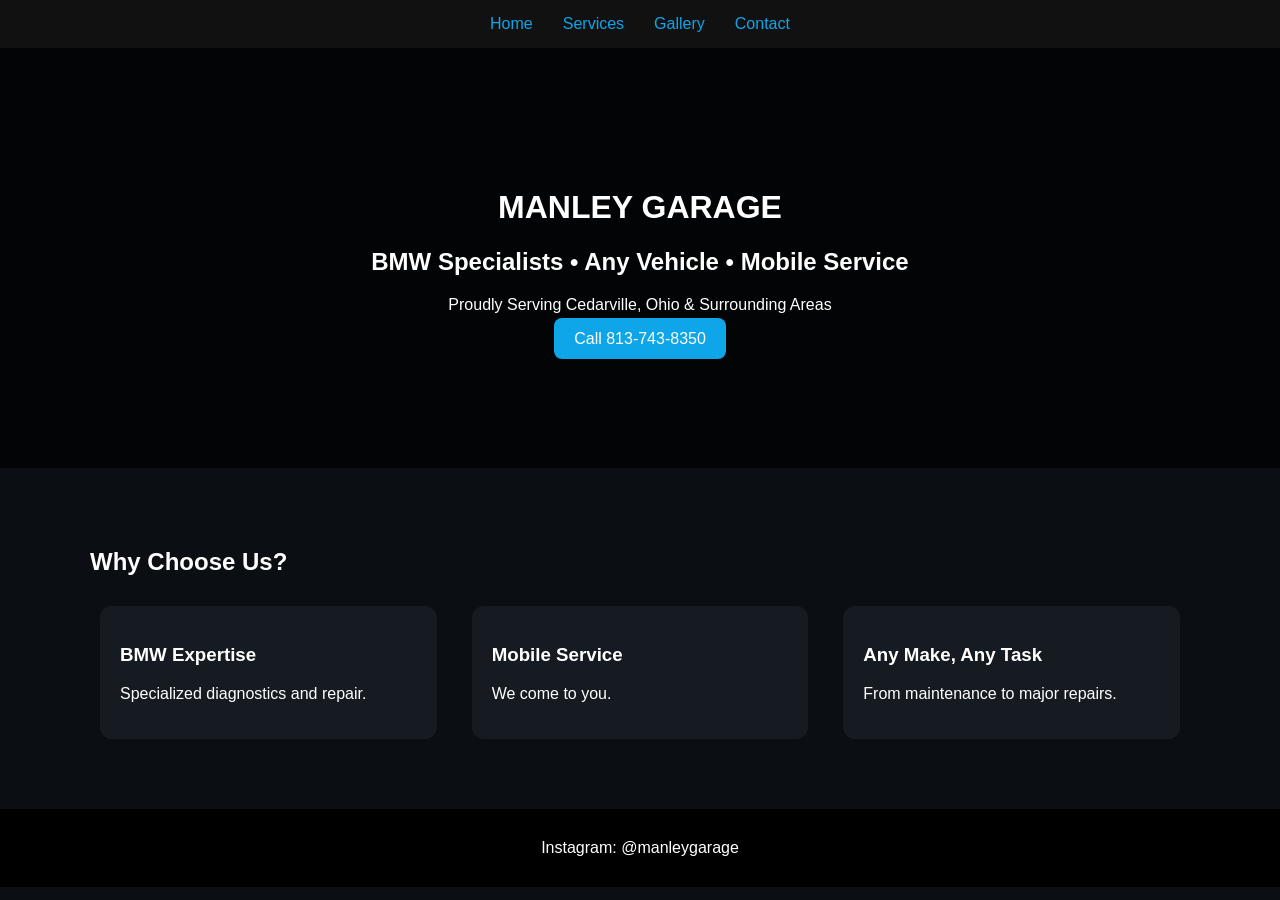
==== index.html @ 34e0f235 "Add files via upload" ====
<!DOCTYPE html><html><head><title>Manley Garage</title><link rel='stylesheet' href='style.css'></head>
<body>
<nav><a href='index.html'>Home</a><a href='services.html'>Services</a><a href='gallery.html'>Gallery</a><a href='contact.html'>Contact</a></nav>
<header><h1>MANLEY GARAGE</h1><h2>BMW Specialists • Any Vehicle • Mobile Service</h2>
<p>Proudly Serving Cedarville, Ohio & Surrounding Areas</p>
<a class='btn' href='tel:8137438350'>Call 813-743-8350</a></header>
<section><h2>Why Choose Us?</h2>
<div class='grid'>
<div class='card'><h3>BMW Expertise</h3><p>Specialized diagnostics and repair.</p></div>
<div class='card'><h3>Mobile Service</h3><p>We come to you.</p></div>
<div class='card'><h3>Any Make, Any Task</h3><p>From maintenance to major repairs.</p></div>
</div></section>
<footer>Instagram: @manleygarage</footer></body></html>
---- style.css ----
body{margin:0;font-family:Inter,Arial,sans-serif;background:#0b0f14;color:#fff}
header{background:linear-gradient(rgba(0,0,0,.75),rgba(0,0,0,.75)),url('https://images.unsplash.com/photo-1487754180451-c456f719a1fc?auto=format&fit=crop&w=1600&q=80');background-size:cover;padding:120px 30px;text-align:center}
nav{background:#111;padding:15px;text-align:center}
nav a{color:#0ea5e9;text-decoration:none;margin:0 15px}
section{padding:60px 20px;max-width:1100px;margin:auto}
.card{background:#161b22;padding:20px;border-radius:12px;margin:10px}
.grid{display:grid;grid-template-columns:repeat(auto-fit,minmax(250px,1fr));gap:15px}
.btn{background:#0ea5e9;color:#fff;padding:12px 20px;border-radius:8px;text-decoration:none}
footer{text-align:center;padding:30px;background:#000}
input,textarea{width:100%;padding:10px;margin:8px 0}
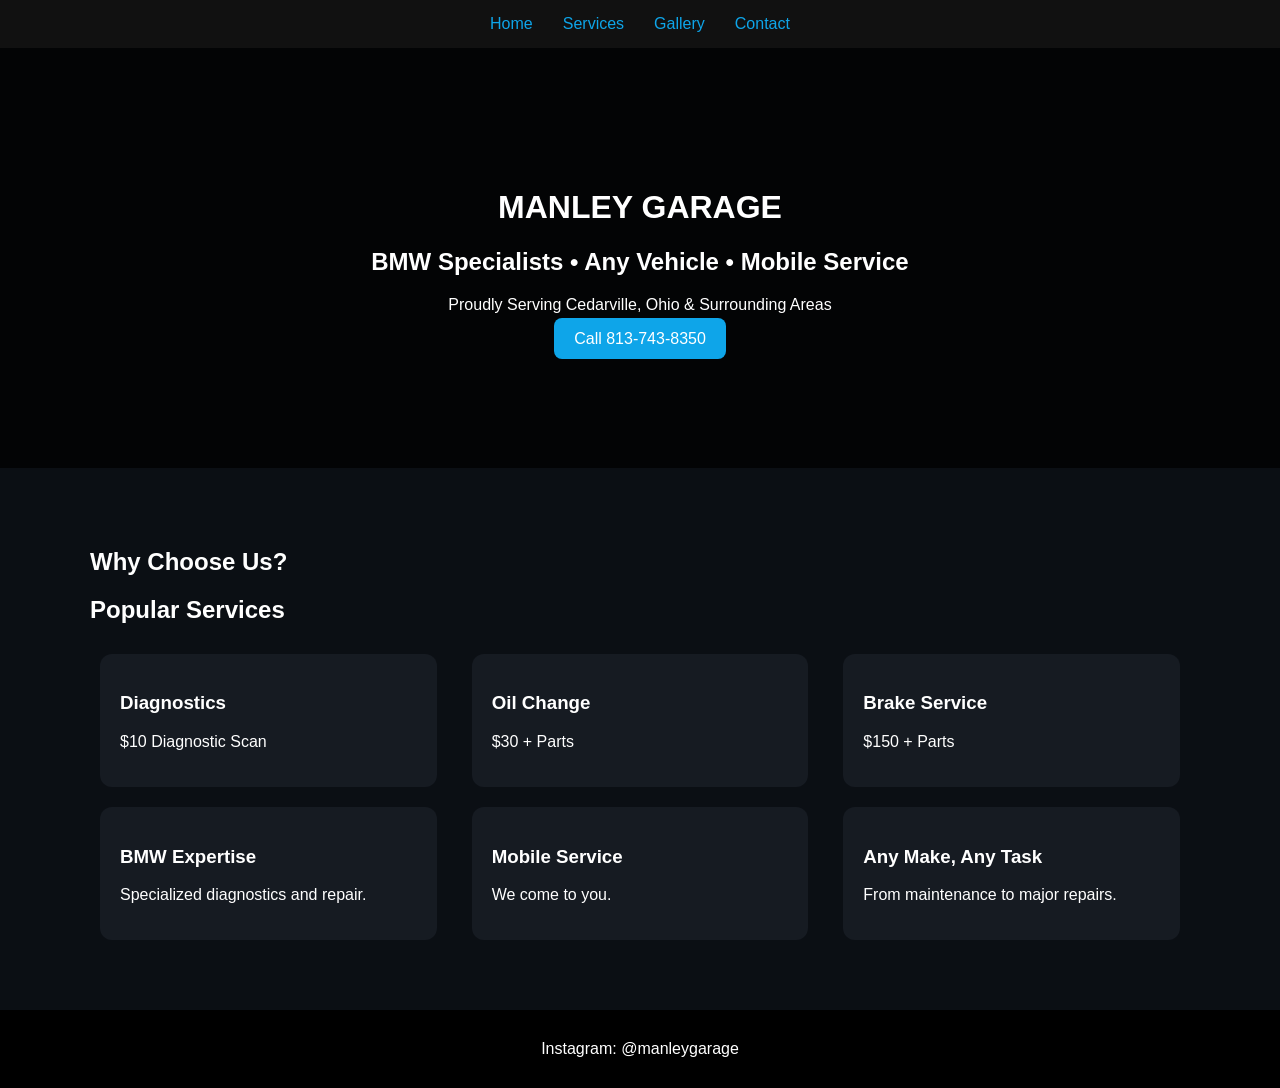
==== commit bd865749: "Update index.html" ====
--- a/index.html
+++ b/index.html
@@ -6,6 +6,26 @@
 <p>Proudly Serving Cedarville, Ohio & Surrounding Areas</p>
 <a class='btn' href='tel:8137438350'>Call 813-743-8350</a></header>
 <section><h2>Why Choose Us?</h2>
+  <h2>Popular Services</h2>
+
+<div class="grid">
+
+<div class="card">
+<h3>Diagnostics</h3>
+<p>$10 Diagnostic Scan</p>
+</div>
+
+<div class="card">
+<h3>Oil Change</h3>
+<p>$30 + Parts</p>
+</div>
+
+<div class="card">
+<h3>Brake Service</h3>
+<p>$150 + Parts</p>
+</div>
+
+</div>
 <div class='grid'>
 <div class='card'><h3>BMW Expertise</h3><p>Specialized diagnostics and repair.</p></div>
 <div class='card'><h3>Mobile Service</h3><p>We come to you.</p></div>
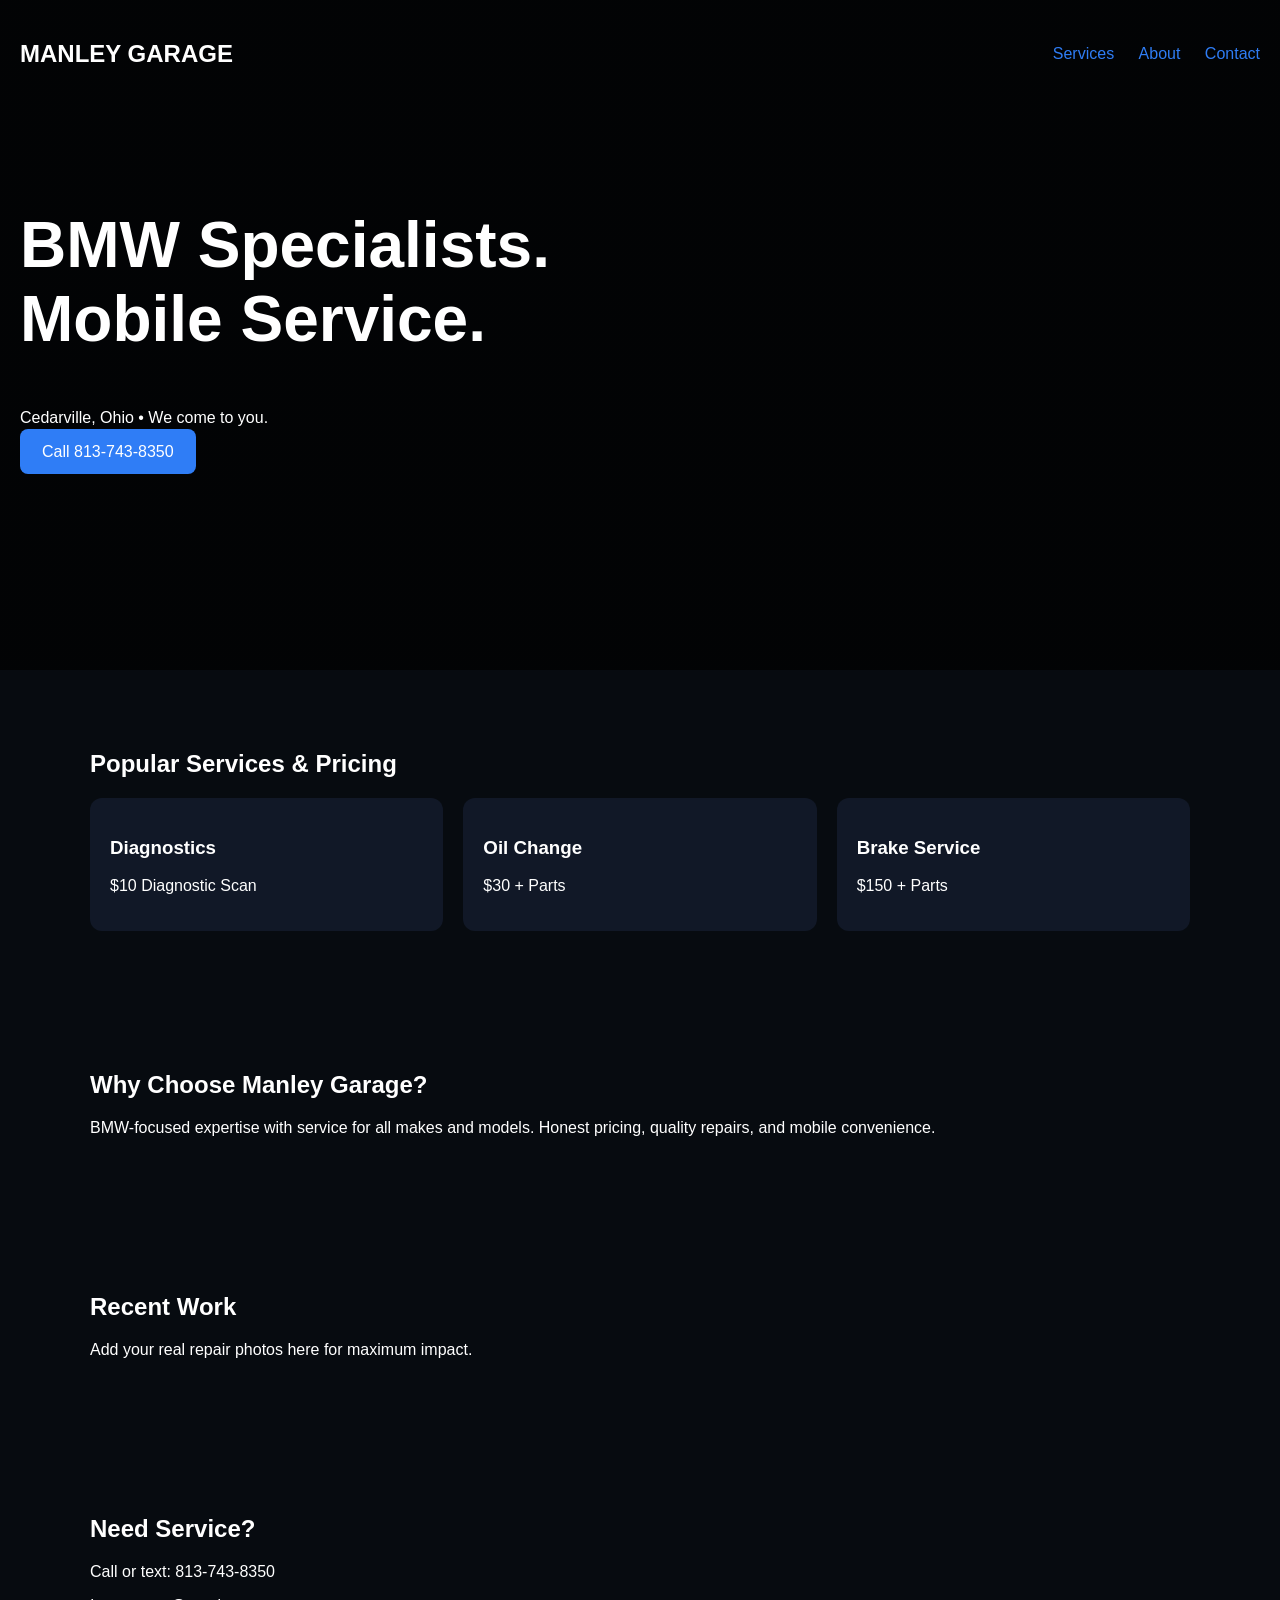
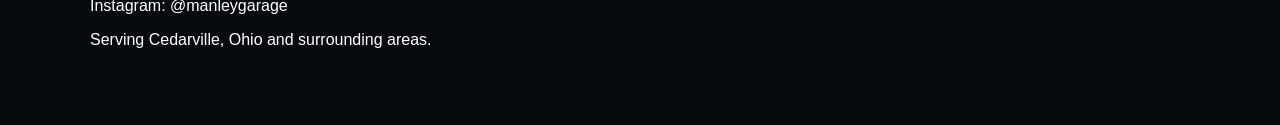
==== commit 78790494: "Add files via upload" ====
--- a/index.html
+++ b/index.html
@@ -1,34 +1,52 @@
+<!DOCTYPE html>
+<html lang="en">
+<head>
+<meta charset="UTF-8">
+<meta name="viewport" content="width=device-width, initial-scale=1.0">
+<title>Manley Garage</title>
+<link rel="stylesheet" href="style.css">
+</head>
+<body>
+<header class="hero">
+<nav>
+<h1>MANLEY GARAGE</h1>
+<div>
+<a href="#services">Services</a>
+<a href="#about">About</a>
+<a href="#contact">Contact</a>
+</div>
+</nav>
+<div class="hero-content">
+<h2>BMW Specialists.<br>Mobile Service.</h2>
+<p>Cedarville, Ohio • We come to you.</p>
+<a class="btn" href="tel:8137438350">Call 813-743-8350</a>
+</div>
+</header>
 
-<!DOCTYPE html><html><head><title>Manley Garage</title><link rel='stylesheet' href='style.css'></head>
-<body>
-<nav><a href='index.html'>Home</a><a href='services.html'>Services</a><a href='gallery.html'>Gallery</a><a href='contact.html'>Contact</a></nav>
-<header><h1>MANLEY GARAGE</h1><h2>BMW Specialists • Any Vehicle • Mobile Service</h2>
-<p>Proudly Serving Cedarville, Ohio & Surrounding Areas</p>
-<a class='btn' href='tel:8137438350'>Call 813-743-8350</a></header>
-<section><h2>Why Choose Us?</h2>
-  <h2>Popular Services</h2>
+<section id="services">
+<h2>Popular Services & Pricing</h2>
+<div class="cards">
+<div class="card"><h3>Diagnostics</h3><p>$10 Diagnostic Scan</p></div>
+<div class="card"><h3>Oil Change</h3><p>$30 + Parts</p></div>
+<div class="card"><h3>Brake Service</h3><p>$150 + Parts</p></div>
+</div>
+</section>
 
-<div class="grid">
+<section id="about">
+<h2>Why Choose Manley Garage?</h2>
+<p>BMW-focused expertise with service for all makes and models. Honest pricing, quality repairs, and mobile convenience.</p>
+</section>
 
-<div class="card">
-<h3>Diagnostics</h3>
-<p>$10 Diagnostic Scan</p>
-</div>
+<section id="gallery">
+<h2>Recent Work</h2>
+<p>Add your real repair photos here for maximum impact.</p>
+</section>
 
-<div class="card">
-<h3>Oil Change</h3>
-<p>$30 + Parts</p>
-</div>
-
-<div class="card">
-<h3>Brake Service</h3>
-<p>$150 + Parts</p>
-</div>
-
-</div>
-<div class='grid'>
-<div class='card'><h3>BMW Expertise</h3><p>Specialized diagnostics and repair.</p></div>
-<div class='card'><h3>Mobile Service</h3><p>We come to you.</p></div>
-<div class='card'><h3>Any Make, Any Task</h3><p>From maintenance to major repairs.</p></div>
-</div></section>
-<footer>Instagram: @manleygarage</footer></body></html>
+<section id="contact">
+<h2>Need Service?</h2>
+<p>Call or text: 813-743-8350</p>
+<p>Instagram: @manleygarage</p>
+<p>Serving Cedarville, Ohio and surrounding areas.</p>
+</section>
+</body>
+</html>
--- a/style.css
+++ b/style.css
@@ -1,11 +1,11 @@
 
-body{margin:0;font-family:Inter,Arial,sans-serif;background:#0b0f14;color:#fff}
-header{background:linear-gradient(rgba(0,0,0,.75),rgba(0,0,0,.75)),url('https://images.unsplash.com/photo-1487754180451-c456f719a1fc?auto=format&fit=crop&w=1600&q=80');background-size:cover;padding:120px 30px;text-align:center}
-nav{background:#111;padding:15px;text-align:center}
-nav a{color:#0ea5e9;text-decoration:none;margin:0 15px}
+body{margin:0;font-family:Arial,sans-serif;background:#070b10;color:white}
+.hero{min-height:70vh;background:linear-gradient(rgba(0,0,0,.7),rgba(0,0,0,.7)),url('https://images.unsplash.com/photo-1503376780353-7e6692767b70?auto=format&fit=crop&w=1600&q=80');background-size:cover;padding:20px}
+nav{display:flex;justify-content:space-between;align-items:center}
+nav a{color:#2f7df6;text-decoration:none;margin-left:20px}
+.hero-content{margin-top:120px}
+.hero h2{font-size:4rem}
+.btn{background:#2f7df6;color:white;padding:14px 22px;text-decoration:none;border-radius:8px}
 section{padding:60px 20px;max-width:1100px;margin:auto}
-.card{background:#161b22;padding:20px;border-radius:12px;margin:10px}
-.grid{display:grid;grid-template-columns:repeat(auto-fit,minmax(250px,1fr));gap:15px}
-.btn{background:#0ea5e9;color:#fff;padding:12px 20px;border-radius:8px;text-decoration:none}
-footer{text-align:center;padding:30px;background:#000}
-input,textarea{width:100%;padding:10px;margin:8px 0}
+.cards{display:grid;grid-template-columns:repeat(auto-fit,minmax(220px,1fr));gap:20px}
+.card{background:#111827;padding:20px;border-radius:12px}
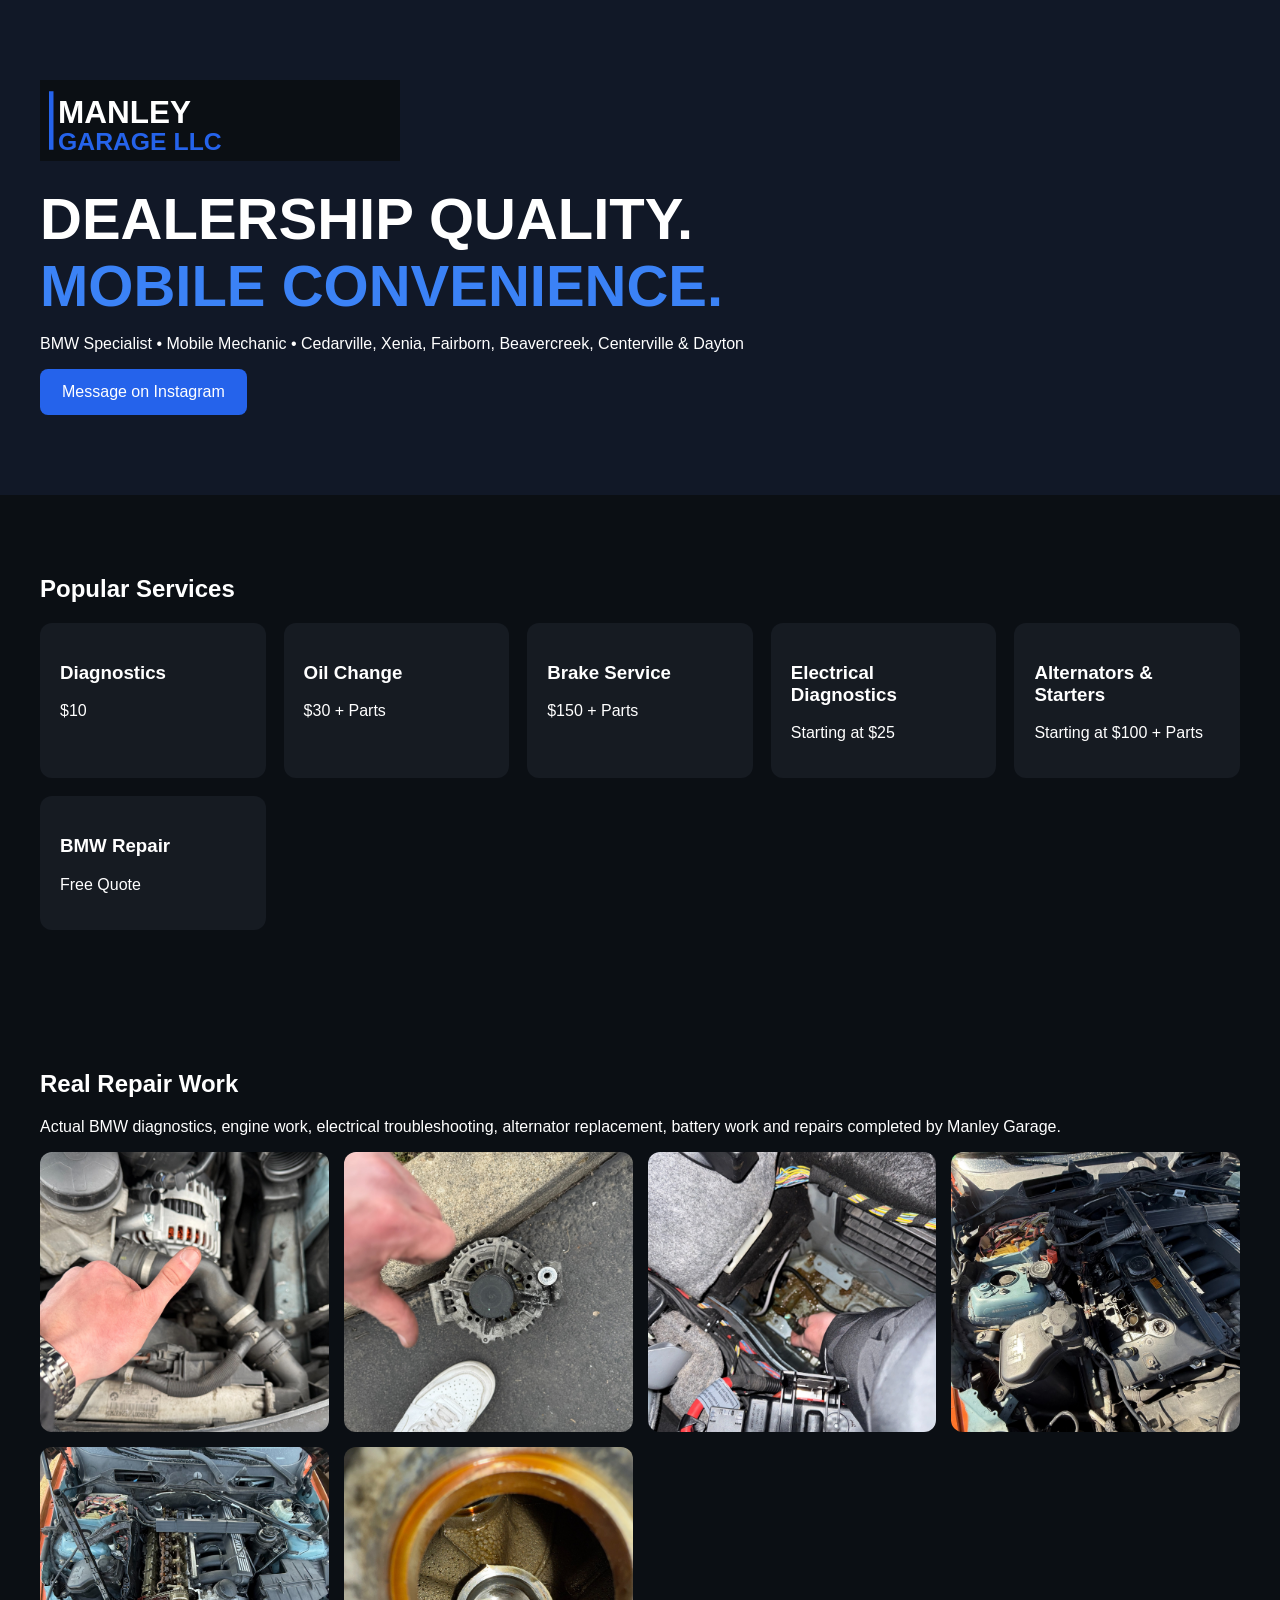
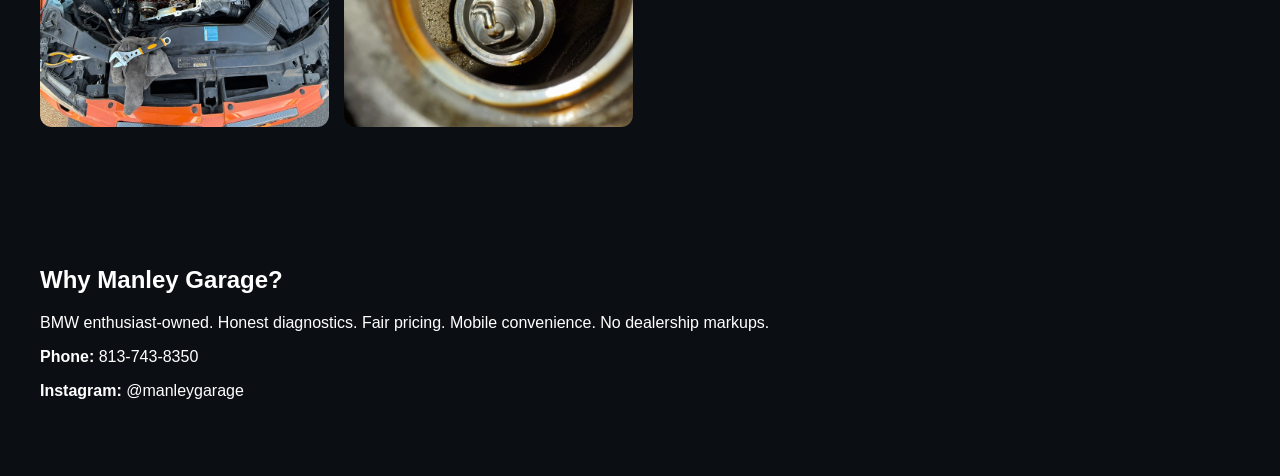
==== commit d2b6a8d7: "Add files via upload" ====
--- a/index.html
+++ b/index.html
@@ -1,52 +1,56 @@
 <!DOCTYPE html>
-<html lang="en">
+<html>
 <head>
-<meta charset="UTF-8">
-<meta name="viewport" content="width=device-width, initial-scale=1.0">
-<title>Manley Garage</title>
-<link rel="stylesheet" href="style.css">
+<meta charset="utf-8">
+<meta name="viewport" content="width=device-width,initial-scale=1">
+<title>Manley Garage LLC</title>
+<style>
+body{margin:0;background:#0b0f14;color:white;font-family:Arial,sans-serif}
+.hero{padding:80px 20px;background:#111827}
+.container{max-width:1200px;margin:auto}
+.logo{width:360px;max-width:100%}
+h1{font-size:58px;margin:20px 0 10px}
+.blue{color:#3b82f6}
+.btn{display:inline-block;background:#2563eb;color:#fff;text-decoration:none;padding:14px 22px;border-radius:8px;margin-right:10px}
+.cards{display:grid;grid-template-columns:repeat(auto-fit,minmax(220px,1fr));gap:18px}
+.card{background:#161b22;padding:20px;border-radius:12px}
+section{padding:60px 20px}
+.gallery{display:grid;grid-template-columns:repeat(auto-fit,minmax(280px,1fr));gap:15px}
+.gallery img{width:100%;height:280px;object-fit:cover;border-radius:12px}
+</style>
 </head>
 <body>
-<header class="hero">
-<nav>
-<h1>MANLEY GARAGE</h1>
-<div>
-<a href="#services">Services</a>
-<a href="#about">About</a>
-<a href="#contact">Contact</a>
+<div class="hero">
+<div class="container">
+<img class="logo" src="logo.svg">
+<h1>DEALERSHIP QUALITY.<br><span class="blue">MOBILE CONVENIENCE.</span></h1>
+<p>BMW Specialist • Mobile Mechanic • Cedarville, Xenia, Fairborn, Beavercreek, Centerville & Dayton</p>
+<a class="btn" href="https://www.instagram.com/manleygarage">Message on Instagram</a>
 </div>
-</nav>
-<div class="hero-content">
-<h2>BMW Specialists.<br>Mobile Service.</h2>
-<p>Cedarville, Ohio • We come to you.</p>
-<a class="btn" href="tel:8137438350">Call 813-743-8350</a>
 </div>
-</header>
 
-<section id="services">
-<h2>Popular Services & Pricing</h2>
+<section class="container">
+<h2>Popular Services</h2>
 <div class="cards">
-<div class="card"><h3>Diagnostics</h3><p>$10 Diagnostic Scan</p></div>
+<div class="card"><h3>Diagnostics</h3><p>$10</p></div>
 <div class="card"><h3>Oil Change</h3><p>$30 + Parts</p></div>
 <div class="card"><h3>Brake Service</h3><p>$150 + Parts</p></div>
+<div class="card"><h3>Electrical Diagnostics</h3><p>Starting at $25</p></div>
+<div class="card"><h3>Alternators & Starters</h3><p>Starting at $100 + Parts</p></div>
+<div class="card"><h3>BMW Repair</h3><p>Free Quote</p></div>
 </div>
 </section>
 
-<section id="about">
-<h2>Why Choose Manley Garage?</h2>
-<p>BMW-focused expertise with service for all makes and models. Honest pricing, quality repairs, and mobile convenience.</p>
+<section class="container">
+<h2>Real Repair Work</h2>
+<p>Actual BMW diagnostics, engine work, electrical troubleshooting, alternator replacement, battery work and repairs completed by Manley Garage.</p>
+<div class="gallery"><img src="work1.jpeg" alt="Repair work"><img src="work2.jpeg" alt="Repair work"><img src="work3.jpeg" alt="Repair work"><img src="work4.jpeg" alt="Repair work"><img src="work5.jpeg" alt="Repair work"><img src="work6.jpeg" alt="Repair work"></div>
 </section>
 
-<section id="gallery">
-<h2>Recent Work</h2>
-<p>Add your real repair photos here for maximum impact.</p>
+<section class="container">
+<h2>Why Manley Garage?</h2>
+<p>BMW enthusiast-owned. Honest diagnostics. Fair pricing. Mobile convenience. No dealership markups.</p>
+<p><strong>Phone:</strong> 813-743-8350</p>
+<p><strong>Instagram:</strong> @manleygarage</p>
 </section>
-
-<section id="contact">
-<h2>Need Service?</h2>
-<p>Call or text: 813-743-8350</p>
-<p>Instagram: @manleygarage</p>
-<p>Serving Cedarville, Ohio and surrounding areas.</p>
-</section>
-</body>
-</html>+</body></html>
